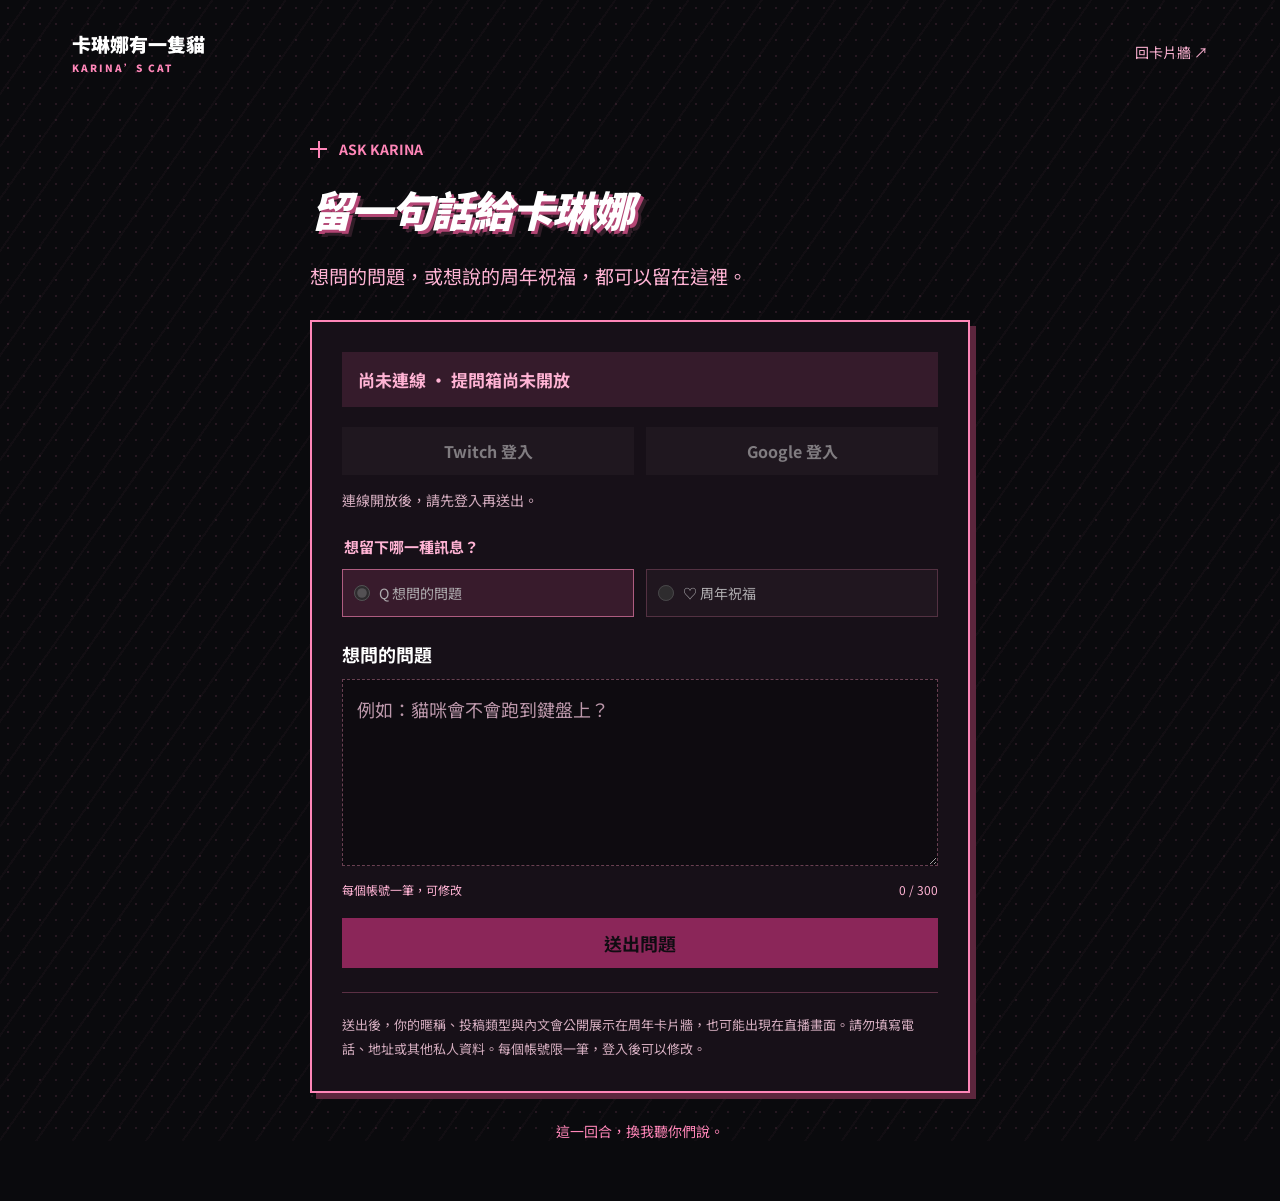
==== site/ask.html @ 8f57dd39 "Karina anniversary event page: style prototype, sticker wall, question card wall, lucky draw Co-Auth" ====
<!doctype html>
<html lang="zh-Hant">
<head>
<meta charset="utf-8"><meta name="viewport" content="width=device-width, initial-scale=1">
<title>提問與祝福｜卡琳娜有一隻貓</title>
<meta name="description" content="留下想問卡琳娜的問題，或送上一句周年祝福。">
<link rel="icon" href="data:image/svg+xml,%3Csvg xmlns='http://www.w3.org/2000/svg' viewBox='0 0 40 40'%3E%3Cpath fill='%23ff86b8' d='M5 25V5l12 8h6L35 5v20Q20 42 5 25'/%3E%3C/svg%3E">
<link rel="preconnect" href="https://fonts.googleapis.com"><link rel="preconnect" href="https://fonts.gstatic.com" crossorigin>
<link href="https://fonts.googleapis.com/css2?family=Noto+Sans+TC:wght@400;500;700;900&display=swap" rel="stylesheet">
<link rel="stylesheet" href="style.css"><link rel="stylesheet" href="ask.css">
<script src="config.js" defer></script><script src="supabase-config.js" defer></script><script src="data.js" defer></script><script src="ask.js" defer></script>
</head>
<body class="ask-page">
<header class="ask-header"><a class="brand" href="index.html">卡琳娜有一隻貓<small>KARINA’S CAT</small></a><a href="index.html#round-5" class="back-to-wall">回卡片牆 ↗</a></header>
<main class="ask-main">
  <div class="ask-heading"><p class="ask-round"><i class="cross" aria-hidden="true"></i> ASK KARINA</p><h1 id="ask-title">留一句話給卡琳娜</h1><p id="ask-intro" class="lead"></p></div>
  <section class="ask-panel" aria-label="提問與祝福表單">
    <p class="connection" id="connection" role="status" aria-live="polite">尚未連線 · 提問箱尚未開放</p>
    <div class="login-buttons"><button type="button" id="login-twitch" disabled>Twitch 登入</button><button type="button" id="login-google" disabled>Google 登入</button></div>
    <p class="login-explanation" id="login-explanation">連線開放後，請先登入再送出。</p>
    <div class="ask-user" id="ask-user" hidden><span id="ask-name"></span><button id="logout" type="button">登出</button></div>
    <form id="question-form">
      <fieldset id="question-fields" disabled>
        <legend>想留下哪一種訊息？</legend>
        <div class="ask-kind"><label><input type="radio" name="kind" value="question" checked><span>Q 想問的問題</span></label><label><input type="radio" name="kind" value="blessing"><span>♡ 周年祝福</span></label></div>
        <label class="message-label" for="question">想問的問題</label>
        <textarea id="question" rows="5" placeholder="例如：貓咪會不會跑到鍵盤上？" required aria-describedby="count privacy-note"></textarea>
        <div class="form-meta"><span>每個帳號一筆，可修改</span><span id="count">0 / 300</span></div>
        <button class="primary" id="submit-question" type="submit" disabled>送出問題</button>
      </fieldset>
      <p class="ask-error" id="ask-error" role="alert" hidden></p>
    </form>
    <p id="privacy-note" class="privacy-note"></p>
  </section>
  <p class="ask-signoff">這一回合，換我聽你們說。</p>
</main>
</body></html>
---- site/style.css ----
﻿:root{--black:#0a0a0d;--pink:#ff86b8;--light:#ffb3d4;--hot:#ff3d9a;--surface:#171218;color-scheme:dark;font-family:'Noto Sans TC','Microsoft JhengHei',sans-serif;color:#fff;background:var(--black)}
*{box-sizing:border-box}body{margin:0}button,a,input,textarea{-webkit-tap-highlight-color:transparent}button,input,textarea{font:inherit}a{color:inherit;text-decoration:none}button,.button{cursor:pointer;min-height:48px;border:0;padding:12px 23px;font-weight:700;background:#292029;color:#fff;display:inline-flex;align-items:center;justify-content:center;gap:20px}button:hover,.button:hover{background:var(--light);color:var(--black)}button:active,.button:active{transform:translateY(2px)}:focus-visible{outline:3px solid #fff;outline-offset:5px}[hidden]{display:none!important}.symbols{position:absolute;width:0;height:0}.skip{position:fixed;top:-100px;z-index:20;background:var(--hot);padding:14px}.skip:focus{top:10px}
header{height:112px;padding:0 5%;display:flex;align-items:center;justify-content:space-between;background:var(--black)}.brand{display:flex;gap:16px;align-items:center;font-size:21px;font-weight:900}.brand svg{width:55px;height:55px}.brand small{display:block;font-size:11px;letter-spacing:.2em;color:var(--pink);margin-top:3px}#present-toggle{background:transparent;border:1px solid #694052;color:var(--light);font-size:15px}#present-toggle[aria-pressed=true]{background:var(--pink);color:var(--black)}nav{display:flex;gap:4px;padding:0 5%;background:#141015}nav a{flex:1;padding:21px 12px;font-size:14px;font-weight:900;color:#cbb9c3;display:flex;align-items:center;gap:16px;border-bottom:3px solid transparent}nav a span{color:var(--pink);font-size:12px}nav a:hover,nav a[aria-current=true]{color:#fff;border-color:var(--pink);background:#251923}
.round{position:relative;isolation:isolate;min-height:850px;padding:78px 7% 80px;overflow:hidden;border-bottom:2px solid #5b2e43;background-image:repeating-linear-gradient(-55deg,transparent 0 28px,#ff86b808 28px 30px)}.round:before{content:'';position:absolute;z-index:-1;inset:0;background-image:radial-gradient(#ff86b8 1px,transparent 1.6px);background-size:15px 15px;opacity:.12;mask-image:linear-gradient(90deg,transparent 30%,#000)}.round-top{display:flex;justify-content:space-between;align-items:center;color:var(--pink);font-weight:700;font-size:14px;letter-spacing:.1em;margin-bottom:40px}.round-top .round-number{display:flex;align-items:center;gap:12px}.cross{width:17px;height:17px;background:linear-gradient(var(--pink),var(--pink)) center/100% 2px no-repeat,linear-gradient(var(--pink),var(--pink)) center/2px 100% no-repeat}.sample-note{color:#b9a5b0;font-size:12px;letter-spacing:0}.hero-grid{display:grid;grid-template-columns:1.2fr 1fr;align-items:center;gap:5%}h1{font-size:clamp(46px,5vw,96px);font-weight:900;line-height:1.17;letter-spacing:-.05em;margin:0 0 30px;font-style:italic;text-shadow:5px 5px 0 var(--pink),10px 10px 0 #ff86b82d}h1 span{display:block}h1 .anniversary{font-size:.45em;letter-spacing:.02em;margin-top:25px;text-shadow:3px 3px 0 #80344e}h2{font-size:clamp(30px,3.4vw,62px);font-style:italic;margin:0 0 25px;line-height:1.2;text-shadow:3px 3px 0 #a84670}.lead{font-size:clamp(19px,1.65vw,30px);line-height:1.7;margin:0 0 30px;color:var(--light)}.event{display:flex;gap:30px;font-size:17px;margin:32px 0}.event strong{display:block;color:var(--pink);font-size:12px;margin-bottom:7px}.actions{display:flex;gap:14px;flex-wrap:wrap}.primary{background:var(--hot);color:var(--black)}.secondary{background:transparent;border:1px solid #b15f82;color:#fff}.hero-art{position:relative;padding:26px 25px 20px;border:2px solid var(--pink);box-shadow:7px 7px 0 #5c263d;background:#100e13;transform:rotate(2deg)}.art-bar{display:flex;justify-content:space-between;font-size:12px;font-weight:700;letter-spacing:.1em;color:var(--light)}.hero-cat{display:block;width:86%;height:310px;margin:24px auto;transform:rotate(-7deg)}.art-caption{font-size:clamp(26px,3vw,51px);font-weight:900;font-style:italic;color:var(--pink);text-align:center;line-height:1.1;letter-spacing:-.04em}.art-bottom{margin-top:25px;display:flex;justify-content:space-between;font-size:12px;color:#bba3af}.paw{width:54px;height:54px;color:var(--pink);position:absolute;right:4%;bottom:38px;transform:rotate(20deg);opacity:.6}.section-content{max-width:1300px;margin:0 auto}.placeholder{padding:34px 40px;background:var(--surface);border-left:4px solid var(--pink);font-size:22px;line-height:1.8;color:#ead9e2;max-width:1100px}.placeholder small{display:block;color:var(--pink);font-size:14px;margin-bottom:12px}.placeholder p{margin:0}.memory-list{margin-top:20px;display:flex;gap:12px;flex-wrap:wrap}.memory-list span{background:#30202c;padding:10px 16px;font-size:16px}.socials{display:flex;flex-wrap:wrap;gap:20px;margin-top:30px}.socials a{padding:12px 0;color:var(--light);font-size:18px}.socials a:hover{text-decoration:underline}.question-box{margin-top:24px;max-width:760px}.question-box label{display:block;font-size:18px;margin-bottom:10px}textarea{width:100%;min-height:100px;resize:vertical;padding:16px;border:1px solid #694052;background:#100e13;color:#fff;font-size:18px}.form-meta{display:flex;justify-content:space-between;gap:10px;font-size:14px;margin:8px 0 18px;color:var(--light)}.login-buttons{display:flex;gap:12px;flex-wrap:wrap}button:disabled{opacity:.45;cursor:not-allowed}.connection{color:var(--light);font-size:16px;margin:0 0 15px}footer{padding:32px 5%;display:flex;justify-content:space-between;font-size:14px;color:#c4aaba}.presentation-controls{position:fixed;bottom:25px;left:7%;right:7%;display:flex;align-items:center;gap:18px;z-index:5}.presentation-controls button{background:#32202c}.key-hint{margin-left:auto;font-size:13px;color:#c4aaba}body.present footer{display:none}body.present .round{display:none;min-height:calc(100svh - 180px);padding-top:45px;padding-bottom:110px}body.present .round.active{display:block}body.present .round-top{margin-bottom:35px}body.present .section-content{padding-top:35px}body.present #position{font-size:14px;color:var(--pink)}
@media(min-width:1500px){.hero-grid{max-width:1650px;margin:auto}.hero-art{max-width:590px;justify-self:end;width:100%}.hero-cat{height:340px}.round{min-height:900px}.section-content{padding-top:45px}}
@media(max-width:700px){header{height:88px;padding:0 20px}.brand{font-size:15px;gap:8px}.brand svg{width:37px;height:40px}.brand small{font-size:9px}#present-toggle{font-size:12px;padding:10px;gap:7px;min-height:42px}nav{padding:0 15px;gap:0;flex-wrap:wrap}nav a{flex:1 1 33%;font-size:10px;gap:6px;padding:12px 6px;white-space:nowrap}nav a span{font-size:10px}.round{padding:30px 24px 60px;min-height:660px}.round-top{font-size:11px;letter-spacing:.05em;margin-bottom:28px}.sample-note{font-size:10px}.hero-grid{grid-template-columns:1fr;gap:38px}h1{font-size:48px;line-height:1.2;text-shadow:3px 3px 0 var(--pink),6px 6px 0 #ff86b82d;margin-bottom:22px}h1 .anniversary{font-size:25px;margin-top:16px}.lead{font-size:18px;line-height:1.7;margin-bottom:22px}.event{margin:22px 0;font-size:15px;gap:25px}.event strong{font-size:11px}.actions{gap:10px}.actions .button{flex:1;padding:12px 15px;font-size:15px}.hero-art{padding:20px;margin:0 5px;transform:rotate(2deg)}.hero-cat{height:205px;margin:18px auto}.art-caption{font-size:34px}.art-bar,.art-bottom{font-size:10px}.paw{width:36px;height:36px;bottom:16px}h2{font-size:34px}.placeholder{padding:24px 22px;font-size:18px}.placeholder small{font-size:12px}.memory-list{display:grid}.memory-list span{font-size:14px}.socials{display:grid;gap:0}.socials a{font-size:15px}footer{padding:26px 24px;gap:14px;flex-direction:column;font-size:12px}.login-buttons button{width:100%;font-size:14px}.form-meta{font-size:12px}.presentation-controls{left:20px;right:20px;bottom:16px;gap:12px;background:var(--black);padding-top:8px}.key-hint{display:none}body.present .round{height:calc(100svh - 176px);min-height:0;overflow:auto;padding:26px 24px 100px}body.present .round-top{margin-bottom:22px}body.present .section-content{padding-top:0}body.present .hero-art{display:none}}
@media(prefers-reduced-motion:no-preference){button,.button{transition:transform .16s ease,background .16s ease}.hero-cat{animation:tilt 6s ease-in-out infinite}.eyes{transform-origin:100px 98px;animation:blink 5s infinite} @keyframes tilt{50%{transform:rotate(0)}}@keyframes blink{0%,43%,47%,100%{transform:scaleY(1)}45%{transform:scaleY(.12)}}}
/* UPDATE #1: new outfit, memories and six-round loot display. */
.skin-art{transform:none;overflow:hidden;padding-bottom:20px}.hero-skin{display:block;width:100%;height:425px;object-fit:cover;object-position:49% center}.skin-art .art-caption{display:flex;align-items:center;justify-content:space-between;gap:12px;margin-top:0;padding:14px 12px;background:#2d1120;font-size:clamp(26px,2.5vw,44px)}.skin-art .art-bottom{margin-top:16px}.cat-sticker{position:static;width:50px;height:46px;flex:none;transform:rotate(10deg)}
.profile-layout{display:grid;grid-template-columns:1.45fr .75fr;gap:28px;align-items:start}.player-card{background:var(--surface);border-left:4px solid var(--pink);padding:24px}.player-intro{display:grid;grid-template-columns:150px 1fr;gap:28px;align-items:center}.player-intro>img{width:150px;height:400px;object-fit:cover;object-position:49.3% center}.player-intro dl{display:grid;grid-template-columns:1fr 1fr;gap:22px;margin:0}.player-intro dt{font-size:14px;color:var(--pink);margin-bottom:7px}.player-intro dd{font-size:22px;margin:0;font-weight:700}.character-sheet{margin:0;text-align:center;padding:22px;background:#21151f}.character-sheet figcaption{color:var(--light);font-size:20px;font-weight:700}.character-sheet img{display:block;width:160px;height:400px;object-fit:cover;object-position:49.3% center;margin:5px auto}.character-sheet p{font-size:13px;line-height:1.6;margin:8px 0;color:#e4bdcf}.speaking-notes{padding:16px 0 0;border-top:1px solid #593348;color:#e4bdcf;font-size:15px}.speaking-notes summary{cursor:pointer;min-height:32px;color:var(--light)}.speaking-notes p{line-height:1.8}.speaking-notes li{margin:8px 0}
.history-grid{display:grid;grid-template-columns:repeat(3,minmax(0,1fr));gap:22px}.memory-card{background:var(--surface);padding:22px}.memory-media{position:relative;aspect-ratio:1.7;background:#2c1b28;display:flex;align-items:center;justify-content:center;color:#e7b0ca;font-size:15px;overflow:hidden}.memory-media svg{width:80px;height:80px;position:absolute;bottom:10px;right:8px;opacity:.12}.memory-media img,.memory-media video{width:100%;height:100%;object-fit:cover}.memory-card h3{font-size:22px;line-height:1.6;min-height:3.2em;margin:20px 0 12px}.memory-card p{font-size:17px;color:#e4bdcf}.memory-card .audio-placeholder{padding:14px;background:#2b2028;color:var(--light);font-size:15px;margin-bottom:0}.memory-card audio{max-width:100%;width:100%;margin-top:8px}.social-status{font-size:14px;color:#d4a7bd}
.loot-pools{display:grid;grid-template-columns:minmax(0,3.8fr) minmax(0,1fr);gap:28px}.loot-pools h3{font-size:22px;color:var(--light);margin:0 0 16px}.subscriber-grid{display:grid;grid-template-columns:minmax(0,1.2fr) minmax(0,1fr);grid-template-rows:190px 190px;gap:18px}.loot-card{position:relative;min-width:0;overflow:hidden;border:2px solid #a66e8b;background:#21171f}.loot-card.grand{grid-row:span 2;border:3px solid var(--hot);background:#2d1120;display:flex;flex-direction:column;padding:22px}.loot-card.rare,.loot-card.standard{display:grid;grid-template-columns:45% 55%;align-items:center;padding:14px}.loot-card.rare{border-color:var(--light)}.loot-quantity{position:absolute;top:0;right:0;background:var(--pink);color:var(--black);font-size:24px;font-weight:900;line-height:1;padding:12px 15px;z-index:1;font-variant-numeric:tabular-nums}.grand .loot-quantity{background:var(--hot);font-size:32px;padding:16px 20px}.loot-image{min-width:0;display:flex;align-items:center;justify-content:center;min-height:0}.loot-image img{display:block;width:100%;height:140px;object-fit:contain}.grand .loot-image{flex:1}.grand .loot-image img{height:220px;margin:8px 0 15px}.framed .loot-image{border:4px solid #583447;background:#0a0a0d}.framed .loot-image img{height:146px}.loot-info{position:relative}.loot-card:not(.grand) .loot-info{padding:24px 0 0 14px}.loot-tier{color:var(--pink);font-size:14px;font-weight:700;margin:0 0 8px}.loot-info h4{font-size:21px;line-height:1.4;margin:0}.grand .loot-info h4{font-size:29px}.bonus-note{font-size:14px;color:var(--light);margin:12px 0 0;line-height:1.6}.bonus-note.achieved{background:var(--pink);color:var(--black);padding:5px 8px;font-weight:700}.participation{height:398px;display:flex;flex-direction:column;justify-content:center;padding:24px 20px;background:#171c20;border-color:#657983}.participation .loot-quantity{background:#c5d8df}.mycard-art{display:flex;flex-direction:column;background:#c5d8df;color:#10181c;transform:rotate(-5deg);padding:20px;margin:20px 0 30px}.mycard-art>span:first-child{font-weight:900;font-size:20px;font-style:italic}.mycard-art strong{font-size:64px;line-height:1.2;font-weight:900;letter-spacing:-.06em}.mycard-art>span:last-child{align-self:end;font-size:16px}.loot-card.participation .loot-info{padding:0}.draw-rules{font-size:18px;color:var(--light);padding:16px 20px;background:var(--surface);margin:22px 0 0}.draw-rules strong{margin-right:18px;color:#fff}.draw-round .section-content{max-width:1500px}.draw-round h2{margin-bottom:14px}.draw-round .lead{margin-bottom:24px}
@media(min-width:701px){body.present .round{height:calc(100svh - 180px);min-height:0;overflow-y:auto}body.present .section-content{padding-top:0}body.present .round-top{margin-bottom:25px}body.present .skin-art{max-width:590px}body.present .hero-grid{align-items:center}body.present .round:has(.skin-art){padding-top:35px}body.present .profile-layout{margin-top:0}body.present .draw-round .lead{font-size:24px;margin-bottom:18px}body.present .draw-round h2{font-size:52px}body.present .draw-round .round-top{margin-bottom:18px}}
@media(min-width:701px) and (max-width:1100px){nav a{font-size:11px;gap:7px;padding:20px 7px}.loot-pools{grid-template-columns:1fr}.participation{height:auto;display:grid;grid-template-columns:170px 1fr;gap:30px}.mycard-art{margin:10px}.player-intro{grid-template-columns:100px 1fr;gap:15px}.player-intro>img{width:100px}.player-intro dl{grid-template-columns:1fr}.profile-layout{grid-template-columns:1fr 1fr}}
@media(max-width:700px){nav a{flex-basis:33.333%;min-height:44px;font-size:10px;gap:5px;padding:10px 4px}.skin-art{padding:16px;margin:0;box-shadow:4px 4px 0 #5c263d}.hero-skin{height:340px;object-position:49% center}.skin-art .art-caption{font-size:24px;margin-top:0;padding:12px 8px;gap:8px}.cat-sticker{width:36px;height:34px}.profile-layout{grid-template-columns:1fr;gap:20px}.player-card{padding:18px}.player-intro{grid-template-columns:90px 1fr;gap:16px}.player-intro>img{width:90px;height:300px;object-position:49.3% center}.player-intro dl{grid-template-columns:1fr;gap:14px}.player-intro dt{font-size:12px;margin-bottom:3px}.player-intro dd{font-size:18px}.character-sheet{padding:20px}.character-sheet img{width:145px;height:390px}.speaking-notes{font-size:14px;margin-top:18px}.history-grid{grid-template-columns:1fr;gap:20px}.memory-card{padding:18px}.memory-card h3{min-height:0;font-size:21px;margin-top:18px}.memory-media{aspect-ratio:1.8}.loot-pools{grid-template-columns:1fr;gap:30px}.loot-pools h3{font-size:21px;margin-bottom:14px}.subscriber-grid{grid-template-columns:1fr;grid-template-rows:auto;gap:16px}.loot-card.grand{grid-row:auto;padding:24px 18px 20px}.grand .loot-image img{height:215px;margin:20px 0}.grand .loot-info h4{font-size:25px}.grand .loot-quantity{font-size:28px;padding:13px 17px}.loot-card.rare,.loot-card.standard{min-height:190px;grid-template-columns:46% 54%;padding:12px}.loot-info h4{font-size:20px}.loot-image img{height:140px}.framed .loot-image img{height:140px}.loot-card:not(.grand) .loot-info{padding-left:12px}.loot-quantity{font-size:22px}.bonus-note{font-size:13px}.participation{height:auto;min-height:220px;display:grid;grid-template-columns:43% 57%;align-items:center;gap:14px;padding:18px}.mycard-art{padding:15px;margin:16px 0}.mycard-art strong{font-size:52px}.mycard-art>span:first-child{font-size:17px}.loot-card.participation .loot-info{padding:22px 0 0}.draw-rules{font-size:16px;padding:16px}.draw-round .lead{margin-bottom:24px}.socials a{font-size:14px;overflow-wrap:anywhere}.social-status{font-size:12px}body.present .round{height:calc(100svh - 176px);padding-bottom:100px}body.present .skin-art{display:block;margin-top:10px}body.present .hero-grid{gap:24px}body.present .hero-skin{height:300px}}
---- site/ask.css ----
﻿.ask-page{min-height:100svh;background-color:var(--black);background-image:radial-gradient(#ff86b81c 1px,transparent 1.5px),repeating-linear-gradient(-55deg,transparent 0 28px,#ff86b808 28px 30px);background-size:16px 16px,auto}.ask-header{max-width:1200px;margin:auto;height:104px;background:transparent;padding:0 32px}.ask-header .brand{display:block;font-size:19px}.ask-header .brand small{font-size:10px}.back-to-wall{color:var(--light);font-size:14px;padding:12px 0}.back-to-wall:hover{text-decoration:underline}.ask-main{width:min(660px,calc(100% - 40px));margin:35px auto 60px}.ask-round{display:flex;align-items:center;gap:12px;color:var(--pink);font-size:14px;font-weight:700;margin:0 0 22px}.ask-heading h1{font-size:42px;line-height:1.35;letter-spacing:-.04em;text-shadow:3px 3px 0 #b34574,6px 6px 0 #ff86b828;margin-bottom:22px}.ask-heading .lead{font-size:19px;line-height:1.7;margin-bottom:28px}.ask-panel{border:2px solid var(--pink);box-shadow:6px 6px 0 #5c263d;background:#171018;padding:30px}.ask-panel .connection{font-size:17px;font-weight:700;background:#351b2b;padding:14px 16px;line-height:1.6;margin:0 0 20px}.ask-panel .login-buttons{gap:12px}.ask-panel .login-buttons button{flex:1;font-size:16px}.login-explanation{font-size:14px;color:#d4adbf;line-height:1.6;margin:14px 0 24px}.ask-user{display:flex;align-items:center;justify-content:space-between;gap:14px;margin-bottom:24px;font-size:18px;font-weight:700;overflow-wrap:anywhere}.ask-user button{flex:none;background:transparent;border:1px solid #80475f;font-size:14px;min-height:44px;padding:8px 14px}.ask-panel fieldset{padding:0;margin:0;border:0;min-width:0}.ask-panel legend{font-size:15px;font-weight:700;margin:0 0 12px;color:var(--light)}.ask-kind{display:flex;gap:12px;margin-bottom:24px}.ask-kind label{flex:1;cursor:pointer;position:relative}.ask-kind input{position:absolute;top:16px;left:12px;accent-color:var(--pink);margin:0;width:16px;height:16px}.ask-kind span{display:block;min-height:48px;padding:13px 10px 13px 36px;font-size:14px;background:#251a24;border:1px solid #734359}.ask-kind input:checked+span{background:#4b2138;border-color:var(--pink);color:#fff}.ask-kind input:focus-visible+span{outline:3px solid white;outline-offset:4px}.message-label{display:block;font-size:18px;font-weight:700;margin-bottom:12px}.ask-panel textarea{min-height:140px;line-height:1.75;background:#0e0b10;padding:14px}.ask-panel textarea::placeholder{color:#bc98ab}.ask-panel textarea:disabled{opacity:1;color:#c8a5b8}.ask-panel fieldset:disabled .ask-kind{opacity:.65}.ask-panel fieldset:disabled textarea{border-style:dashed}.ask-panel .form-meta{margin:10px 0 20px;font-size:12px}.ask-panel .primary{width:100%;font-size:18px}.ask-panel .primary:disabled{opacity:.5}.privacy-note{margin:24px 0 0;color:#d4adbf;font-size:13px;line-height:1.85;border-top:1px solid #5b3044;padding-top:20px}.ask-error{font-size:15px;color:var(--light);line-height:1.7;margin:14px 0 0}.ask-signoff{text-align:center;color:var(--pink);font-size:14px;margin-top:28px}
@media(max-width:700px){.ask-header{height:86px;padding:0 20px;gap:12px}.ask-header .brand{font-size:15px}.ask-header .brand small{font-size:9px}.back-to-wall{font-size:12px}.ask-main{margin:20px auto 40px;width:calc(100% - 40px)}.ask-heading h1{font-size:32px;margin-bottom:18px}.ask-round{font-size:12px;margin-bottom:18px}.ask-heading .lead{font-size:16px;margin-bottom:24px}.ask-panel{padding:22px 18px;box-shadow:4px 4px 0 #5c263d}.ask-panel .connection{font-size:14px;padding:12px;margin-bottom:16px}.ask-panel .login-buttons{gap:10px}.ask-panel .login-buttons button{width:auto;font-size:13px;min-height:44px;padding:10px 12px}.login-explanation{font-size:12px;margin-bottom:22px}.ask-panel legend{font-size:14px}.ask-kind{gap:8px;margin-bottom:20px}.ask-kind span{font-size:12px;padding:14px 6px 14px 30px;white-space:nowrap}.ask-kind input{left:9px;width:14px;height:14px}.message-label{font-size:16px}.ask-panel textarea{font-size:16px;min-height:120px;padding:12px}.ask-panel .form-meta{font-size:11px}.privacy-note{font-size:12px;margin-top:20px}.ask-panel .primary{font-size:16px}}
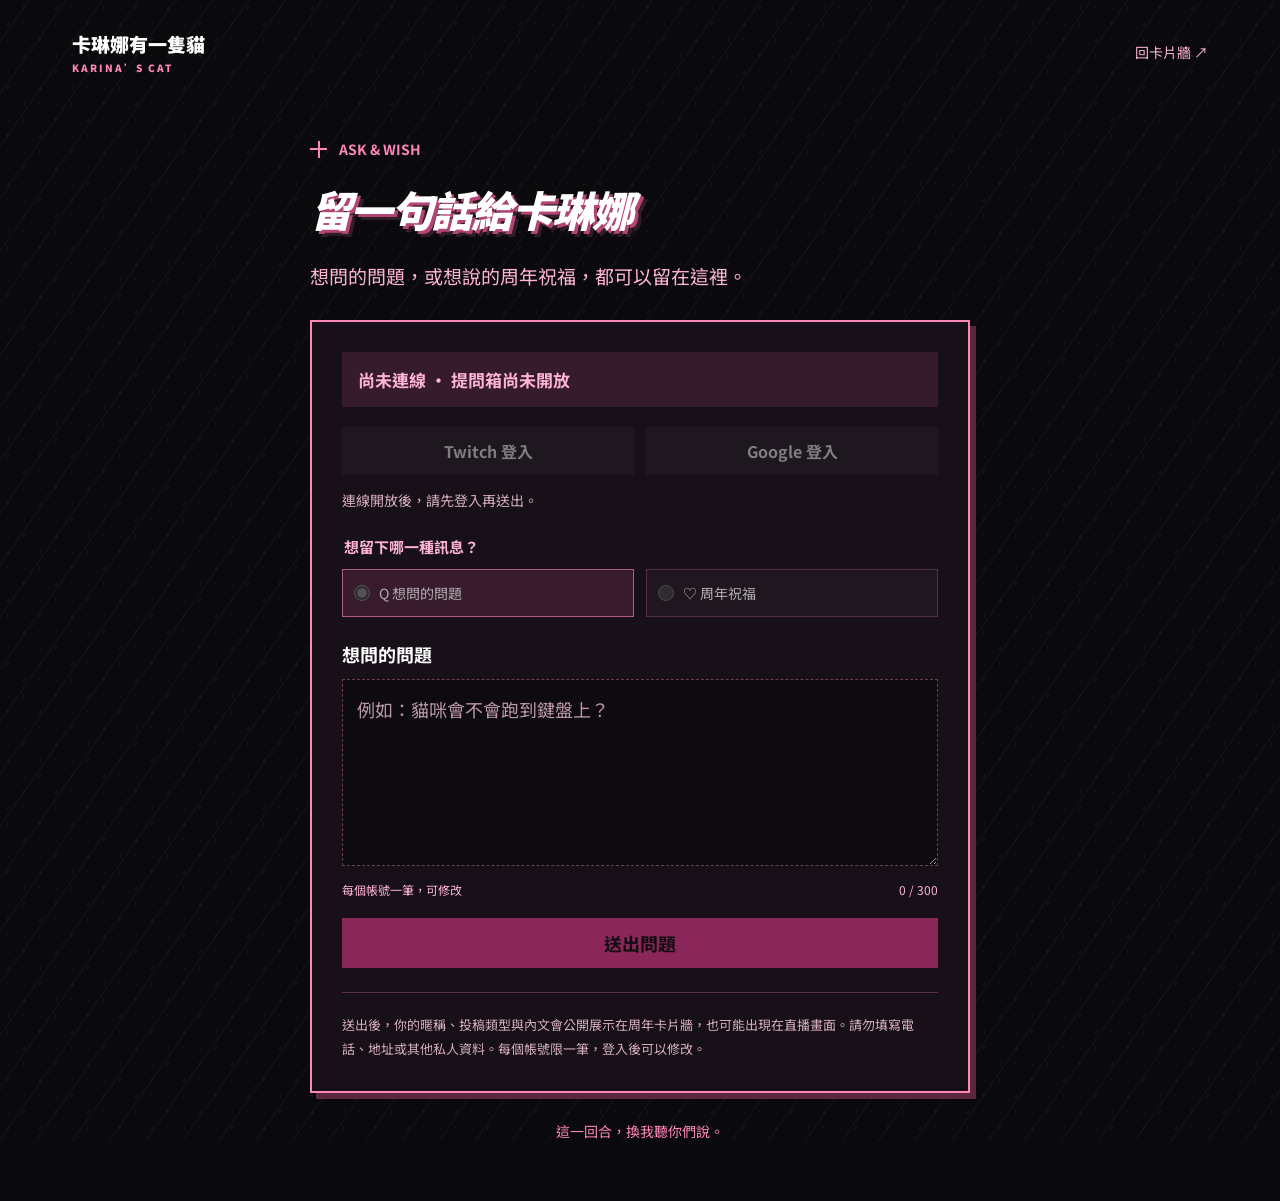
==== commit cb3addce: "Remove zoom hint text, rename ASK KARINA to ASK & WISH, add fan nickname and favorite food fields Co" ====
--- a/site/ask.html
+++ b/site/ask.html
@@ -13,7 +13,7 @@
 <body class="ask-page">
 <header class="ask-header"><a class="brand" href="index.html">卡琳娜有一隻貓<small>KARINA’S CAT</small></a><a href="index.html#round-5" class="back-to-wall">回卡片牆 ↗</a></header>
 <main class="ask-main">
-  <div class="ask-heading"><p class="ask-round"><i class="cross" aria-hidden="true"></i> ASK KARINA</p><h1 id="ask-title">留一句話給卡琳娜</h1><p id="ask-intro" class="lead"></p></div>
+  <div class="ask-heading"><p class="ask-round"><i class="cross" aria-hidden="true"></i> ASK &amp; WISH</p><h1 id="ask-title">留一句話給卡琳娜</h1><p id="ask-intro" class="lead"></p></div>
   <section class="ask-panel" aria-label="提問與祝福表單">
     <p class="connection" id="connection" role="status" aria-live="polite">尚未連線 · 提問箱尚未開放</p>
     <div class="login-buttons"><button type="button" id="login-twitch" disabled>Twitch 登入</button><button type="button" id="login-google" disabled>Google 登入</button></div>
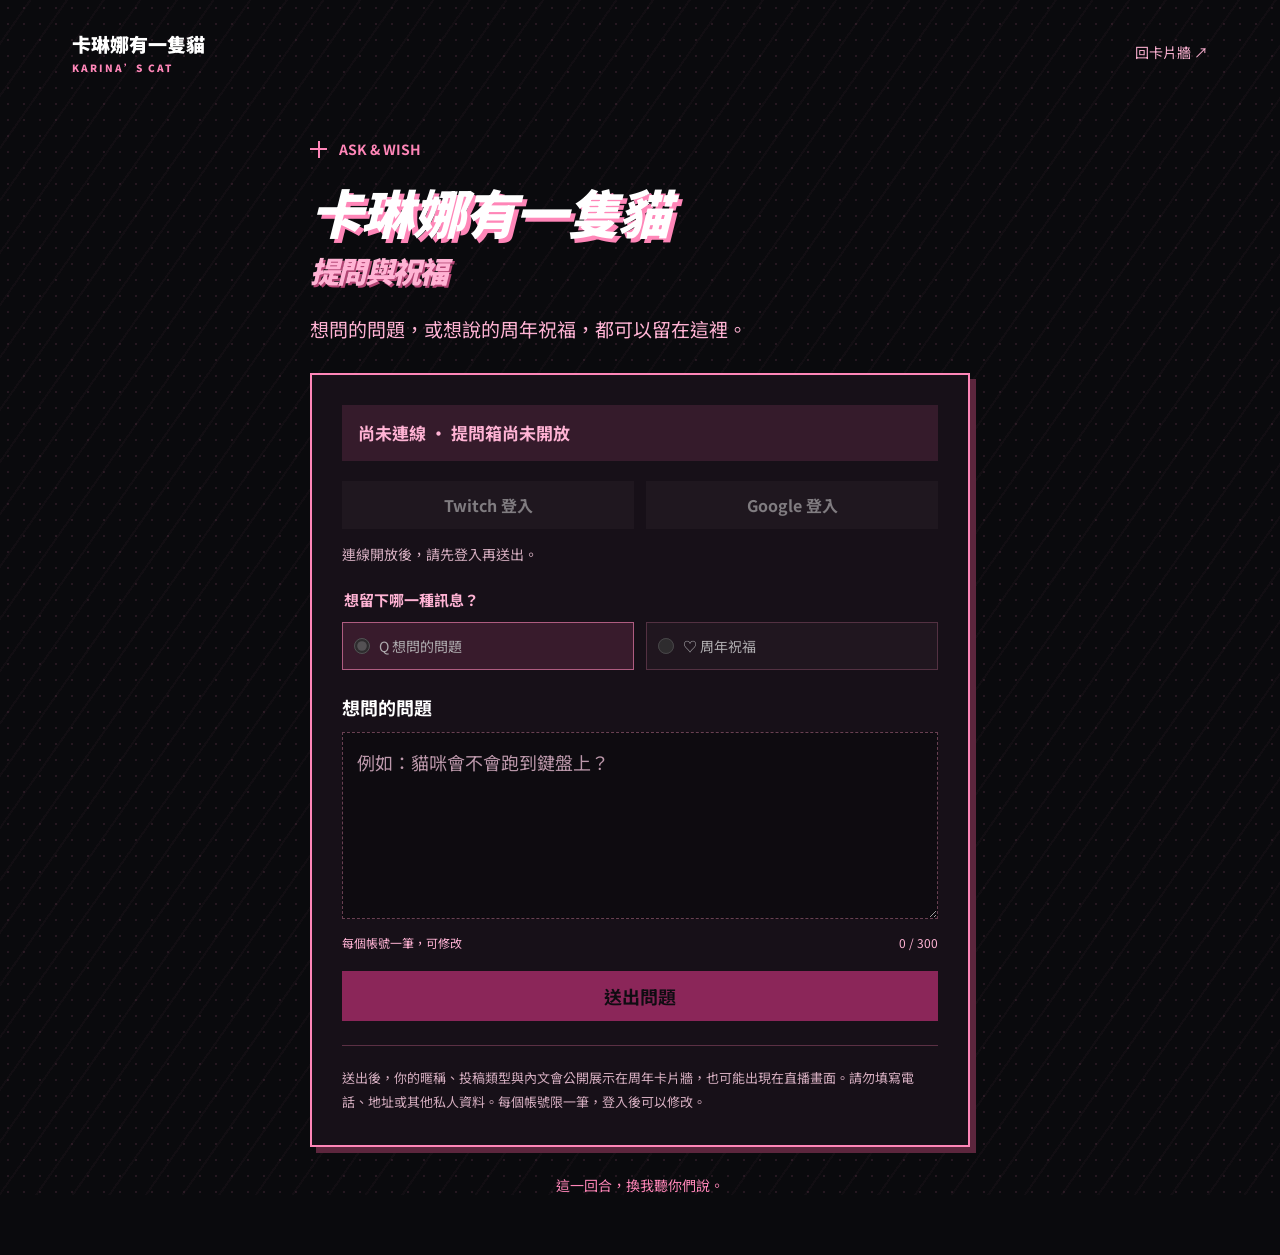
==== commit 269f00bd: "Ask page: lead heading with brand name, subtitle 提問與祝福 Co-Authored-By: Claude Sonnet 5.5 <noreply@an" ====
--- a/site/ask.html
+++ b/site/ask.html
@@ -2,7 +2,7 @@
 <html lang="zh-Hant">
 <head>
 <meta charset="utf-8"><meta name="viewport" content="width=device-width, initial-scale=1">
-<title>提問與祝福｜卡琳娜有一隻貓</title>
+<title>卡琳娜有一隻貓｜提問與祝福</title>
 <meta name="description" content="留下想問卡琳娜的問題，或送上一句周年祝福。">
 <link rel="icon" href="data:image/svg+xml,%3Csvg xmlns='http://www.w3.org/2000/svg' viewBox='0 0 40 40'%3E%3Cpath fill='%23ff86b8' d='M5 25V5l12 8h6L35 5v20Q20 42 5 25'/%3E%3C/svg%3E">
 <link rel="preconnect" href="https://fonts.googleapis.com"><link rel="preconnect" href="https://fonts.gstatic.com" crossorigin>
--- a/site/style.css
+++ b/site/style.css
@@ -1,4 +1,4 @@
-﻿:root{--black:#0a0a0d;--pink:#ff86b8;--light:#ffb3d4;--hot:#ff3d9a;--surface:#171218;color-scheme:dark;font-family:'Noto Sans TC','Microsoft JhengHei',sans-serif;color:#fff;background:var(--black)}
+:root{--black:#0a0a0d;--pink:#ff86b8;--light:#ffb3d4;--hot:#ff3d9a;--surface:#171218;color-scheme:dark;font-family:'Noto Sans TC','Microsoft JhengHei',sans-serif;color:#fff;background:var(--black)}
 *{box-sizing:border-box}body{margin:0}button,a,input,textarea{-webkit-tap-highlight-color:transparent}button,input,textarea{font:inherit}a{color:inherit;text-decoration:none}button,.button{cursor:pointer;min-height:48px;border:0;padding:12px 23px;font-weight:700;background:#292029;color:#fff;display:inline-flex;align-items:center;justify-content:center;gap:20px}button:hover,.button:hover{background:var(--light);color:var(--black)}button:active,.button:active{transform:translateY(2px)}:focus-visible{outline:3px solid #fff;outline-offset:5px}[hidden]{display:none!important}.symbols{position:absolute;width:0;height:0}.skip{position:fixed;top:-100px;z-index:20;background:var(--hot);padding:14px}.skip:focus{top:10px}
 header{height:112px;padding:0 5%;display:flex;align-items:center;justify-content:space-between;background:var(--black)}.brand{display:flex;gap:16px;align-items:center;font-size:21px;font-weight:900}.brand svg{width:55px;height:55px}.brand small{display:block;font-size:11px;letter-spacing:.2em;color:var(--pink);margin-top:3px}#present-toggle{background:transparent;border:1px solid #694052;color:var(--light);font-size:15px}#present-toggle[aria-pressed=true]{background:var(--pink);color:var(--black)}nav{display:flex;gap:4px;padding:0 5%;background:#141015}nav a{flex:1;padding:21px 12px;font-size:14px;font-weight:900;color:#cbb9c3;display:flex;align-items:center;gap:16px;border-bottom:3px solid transparent}nav a span{color:var(--pink);font-size:12px}nav a:hover,nav a[aria-current=true]{color:#fff;border-color:var(--pink);background:#251923}
 .round{position:relative;isolation:isolate;min-height:850px;padding:78px 7% 80px;overflow:hidden;border-bottom:2px solid #5b2e43;background-image:repeating-linear-gradient(-55deg,transparent 0 28px,#ff86b808 28px 30px)}.round:before{content:'';position:absolute;z-index:-1;inset:0;background-image:radial-gradient(#ff86b8 1px,transparent 1.6px);background-size:15px 15px;opacity:.12;mask-image:linear-gradient(90deg,transparent 30%,#000)}.round-top{display:flex;justify-content:space-between;align-items:center;color:var(--pink);font-weight:700;font-size:14px;letter-spacing:.1em;margin-bottom:40px}.round-top .round-number{display:flex;align-items:center;gap:12px}.cross{width:17px;height:17px;background:linear-gradient(var(--pink),var(--pink)) center/100% 2px no-repeat,linear-gradient(var(--pink),var(--pink)) center/2px 100% no-repeat}.sample-note{color:#b9a5b0;font-size:12px;letter-spacing:0}.hero-grid{display:grid;grid-template-columns:1.2fr 1fr;align-items:center;gap:5%}h1{font-size:clamp(46px,5vw,96px);font-weight:900;line-height:1.17;letter-spacing:-.05em;margin:0 0 30px;font-style:italic;text-shadow:5px 5px 0 var(--pink),10px 10px 0 #ff86b82d}h1 span{display:block}h1 .anniversary{font-size:.45em;letter-spacing:.02em;margin-top:25px;text-shadow:3px 3px 0 #80344e}h2{font-size:clamp(30px,3.4vw,62px);font-style:italic;margin:0 0 25px;line-height:1.2;text-shadow:3px 3px 0 #a84670}.lead{font-size:clamp(19px,1.65vw,30px);line-height:1.7;margin:0 0 30px;color:var(--light)}.event{display:flex;gap:30px;font-size:17px;margin:32px 0}.event strong{display:block;color:var(--pink);font-size:12px;margin-bottom:7px}.actions{display:flex;gap:14px;flex-wrap:wrap}.primary{background:var(--hot);color:var(--black)}.secondary{background:transparent;border:1px solid #b15f82;color:#fff}.hero-art{position:relative;padding:26px 25px 20px;border:2px solid var(--pink);box-shadow:7px 7px 0 #5c263d;background:#100e13;transform:rotate(2deg)}.art-bar{display:flex;justify-content:space-between;font-size:12px;font-weight:700;letter-spacing:.1em;color:var(--light)}.hero-cat{display:block;width:86%;height:310px;margin:24px auto;transform:rotate(-7deg)}.art-caption{font-size:clamp(26px,3vw,51px);font-weight:900;font-style:italic;color:var(--pink);text-align:center;line-height:1.1;letter-spacing:-.04em}.art-bottom{margin-top:25px;display:flex;justify-content:space-between;font-size:12px;color:#bba3af}.paw{width:54px;height:54px;color:var(--pink);position:absolute;right:4%;bottom:38px;transform:rotate(20deg);opacity:.6}.section-content{max-width:1300px;margin:0 auto}.placeholder{padding:34px 40px;background:var(--surface);border-left:4px solid var(--pink);font-size:22px;line-height:1.8;color:#ead9e2;max-width:1100px}.placeholder small{display:block;color:var(--pink);font-size:14px;margin-bottom:12px}.placeholder p{margin:0}.memory-list{margin-top:20px;display:flex;gap:12px;flex-wrap:wrap}.memory-list span{background:#30202c;padding:10px 16px;font-size:16px}.socials{display:flex;flex-wrap:wrap;gap:20px;margin-top:30px}.socials a{padding:12px 0;color:var(--light);font-size:18px}.socials a:hover{text-decoration:underline}.question-box{margin-top:24px;max-width:760px}.question-box label{display:block;font-size:18px;margin-bottom:10px}textarea{width:100%;min-height:100px;resize:vertical;padding:16px;border:1px solid #694052;background:#100e13;color:#fff;font-size:18px}.form-meta{display:flex;justify-content:space-between;gap:10px;font-size:14px;margin:8px 0 18px;color:var(--light)}.login-buttons{display:flex;gap:12px;flex-wrap:wrap}button:disabled{opacity:.45;cursor:not-allowed}.connection{color:var(--light);font-size:16px;margin:0 0 15px}footer{padding:32px 5%;display:flex;justify-content:space-between;font-size:14px;color:#c4aaba}.presentation-controls{position:fixed;bottom:25px;left:7%;right:7%;display:flex;align-items:center;gap:18px;z-index:5}.presentation-controls button{background:#32202c}.key-hint{margin-left:auto;font-size:13px;color:#c4aaba}body.present footer{display:none}body.present .round{display:none;min-height:calc(100svh - 180px);padding-top:45px;padding-bottom:110px}body.present .round.active{display:block}body.present .round-top{margin-bottom:35px}body.present .section-content{padding-top:35px}body.present #position{font-size:14px;color:var(--pink)}
@@ -7,10 +7,17 @@
 @media(prefers-reduced-motion:no-preference){button,.button{transition:transform .16s ease,background .16s ease}.hero-cat{animation:tilt 6s ease-in-out infinite}.eyes{transform-origin:100px 98px;animation:blink 5s infinite} @keyframes tilt{50%{transform:rotate(0)}}@keyframes blink{0%,43%,47%,100%{transform:scaleY(1)}45%{transform:scaleY(.12)}}}
 /* UPDATE #1: new outfit, memories and six-round loot display. */
 .skin-art{transform:none;overflow:hidden;padding-bottom:20px}.hero-skin{display:block;width:100%;height:425px;object-fit:cover;object-position:49% center}.skin-art .art-caption{display:flex;align-items:center;justify-content:space-between;gap:12px;margin-top:0;padding:14px 12px;background:#2d1120;font-size:clamp(26px,2.5vw,44px)}.skin-art .art-bottom{margin-top:16px}.cat-sticker{position:static;width:50px;height:46px;flex:none;transform:rotate(10deg)}
-.profile-layout{display:grid;grid-template-columns:1.45fr .75fr;gap:28px;align-items:start}.player-card{background:var(--surface);border-left:4px solid var(--pink);padding:24px}.player-intro{display:grid;grid-template-columns:150px 1fr;gap:28px;align-items:center}.player-intro>img{width:150px;height:400px;object-fit:cover;object-position:49.3% center}.player-intro dl{display:grid;grid-template-columns:1fr 1fr;gap:22px;margin:0}.player-intro dt{font-size:14px;color:var(--pink);margin-bottom:7px}.player-intro dd{font-size:22px;margin:0;font-weight:700}.character-sheet{margin:0;text-align:center;padding:22px;background:#21151f}.character-sheet figcaption{color:var(--light);font-size:20px;font-weight:700}.character-sheet img{display:block;width:160px;height:400px;object-fit:cover;object-position:49.3% center;margin:5px auto}.character-sheet p{font-size:13px;line-height:1.6;margin:8px 0;color:#e4bdcf}.speaking-notes{padding:16px 0 0;border-top:1px solid #593348;color:#e4bdcf;font-size:15px}.speaking-notes summary{cursor:pointer;min-height:32px;color:var(--light)}.speaking-notes p{line-height:1.8}.speaking-notes li{margin:8px 0}
+.profile-layout{display:grid;grid-template-columns:1.45fr .75fr;gap:28px;align-items:start}.player-card{background:var(--surface);border-left:4px solid var(--pink);padding:24px}.player-intro{display:grid;grid-template-columns:150px 1fr;gap:28px;align-items:center}.player-intro>img{width:150px;height:400px;object-fit:cover;object-position:49.3% center}.player-intro dl{display:grid;grid-template-columns:1fr 1fr;gap:22px;margin:0}.player-intro dt{font-size:14px;color:var(--pink);margin-bottom:7px}.player-intro dd{font-size:22px;margin:0;font-weight:700}.character-sheet{margin:0;text-align:center;padding:22px;background:#21151f}.character-sheet figcaption{color:var(--light);font-size:20px;font-weight:700}.character-sheet img{display:block;width:160px;height:400px;object-fit:cover;object-position:49.3% center;margin:5px auto}.character-sheet p{font-size:13px;line-height:1.6;margin:8px 0;color:#e4bdcf}
 .history-grid{display:grid;grid-template-columns:repeat(3,minmax(0,1fr));gap:22px}.memory-card{background:var(--surface);padding:22px}.memory-media{position:relative;aspect-ratio:1.7;background:#2c1b28;display:flex;align-items:center;justify-content:center;color:#e7b0ca;font-size:15px;overflow:hidden}.memory-media svg{width:80px;height:80px;position:absolute;bottom:10px;right:8px;opacity:.12}.memory-media img,.memory-media video{width:100%;height:100%;object-fit:cover}.memory-card h3{font-size:22px;line-height:1.6;min-height:3.2em;margin:20px 0 12px}.memory-card p{font-size:17px;color:#e4bdcf}.memory-card .audio-placeholder{padding:14px;background:#2b2028;color:var(--light);font-size:15px;margin-bottom:0}.memory-card audio{max-width:100%;width:100%;margin-top:8px}.social-status{font-size:14px;color:#d4a7bd}
 .loot-pools{display:grid;grid-template-columns:minmax(0,3.8fr) minmax(0,1fr);gap:28px}.loot-pools h3{font-size:22px;color:var(--light);margin:0 0 16px}.subscriber-grid{display:grid;grid-template-columns:minmax(0,1.2fr) minmax(0,1fr);grid-template-rows:190px 190px;gap:18px}.loot-card{position:relative;min-width:0;overflow:hidden;border:2px solid #a66e8b;background:#21171f}.loot-card.grand{grid-row:span 2;border:3px solid var(--hot);background:#2d1120;display:flex;flex-direction:column;padding:22px}.loot-card.rare,.loot-card.standard{display:grid;grid-template-columns:45% 55%;align-items:center;padding:14px}.loot-card.rare{border-color:var(--light)}.loot-quantity{position:absolute;top:0;right:0;background:var(--pink);color:var(--black);font-size:24px;font-weight:900;line-height:1;padding:12px 15px;z-index:1;font-variant-numeric:tabular-nums}.grand .loot-quantity{background:var(--hot);font-size:32px;padding:16px 20px}.loot-image{min-width:0;display:flex;align-items:center;justify-content:center;min-height:0}.loot-image img{display:block;width:100%;height:140px;object-fit:contain}.grand .loot-image{flex:1}.grand .loot-image img{height:220px;margin:8px 0 15px}.framed .loot-image{border:4px solid #583447;background:#0a0a0d}.framed .loot-image img{height:146px}.loot-info{position:relative}.loot-card:not(.grand) .loot-info{padding:24px 0 0 14px}.loot-tier{color:var(--pink);font-size:14px;font-weight:700;margin:0 0 8px}.loot-info h4{font-size:21px;line-height:1.4;margin:0}.grand .loot-info h4{font-size:29px}.bonus-note{font-size:14px;color:var(--light);margin:12px 0 0;line-height:1.6}.bonus-note.achieved{background:var(--pink);color:var(--black);padding:5px 8px;font-weight:700}.participation{height:398px;display:flex;flex-direction:column;justify-content:center;padding:24px 20px;background:#171c20;border-color:#657983}.participation .loot-quantity{background:#c5d8df}.mycard-art{display:flex;flex-direction:column;background:#c5d8df;color:#10181c;transform:rotate(-5deg);padding:20px;margin:20px 0 30px}.mycard-art>span:first-child{font-weight:900;font-size:20px;font-style:italic}.mycard-art strong{font-size:64px;line-height:1.2;font-weight:900;letter-spacing:-.06em}.mycard-art>span:last-child{align-self:end;font-size:16px}.loot-card.participation .loot-info{padding:0}.draw-rules{font-size:18px;color:var(--light);padding:16px 20px;background:var(--surface);margin:22px 0 0}.draw-rules strong{margin-right:18px;color:#fff}.draw-round .section-content{max-width:1500px}.draw-round h2{margin-bottom:14px}.draw-round .lead{margin-bottom:24px}
 @media(min-width:701px){body.present .round{height:calc(100svh - 180px);min-height:0;overflow-y:auto}body.present .section-content{padding-top:0}body.present .round-top{margin-bottom:25px}body.present .skin-art{max-width:590px}body.present .hero-grid{align-items:center}body.present .round:has(.skin-art){padding-top:35px}body.present .profile-layout{margin-top:0}body.present .draw-round .lead{font-size:24px;margin-bottom:18px}body.present .draw-round h2{font-size:52px}body.present .draw-round .round-top{margin-bottom:18px}}
 @media(min-width:701px) and (max-width:1100px){nav a{font-size:11px;gap:7px;padding:20px 7px}.loot-pools{grid-template-columns:1fr}.participation{height:auto;display:grid;grid-template-columns:170px 1fr;gap:30px}.mycard-art{margin:10px}.player-intro{grid-template-columns:100px 1fr;gap:15px}.player-intro>img{width:100px}.player-intro dl{grid-template-columns:1fr}.profile-layout{grid-template-columns:1fr 1fr}}
-@media(max-width:700px){nav a{flex-basis:33.333%;min-height:44px;font-size:10px;gap:5px;padding:10px 4px}.skin-art{padding:16px;margin:0;box-shadow:4px 4px 0 #5c263d}.hero-skin{height:340px;object-position:49% center}.skin-art .art-caption{font-size:24px;margin-top:0;padding:12px 8px;gap:8px}.cat-sticker{width:36px;height:34px}.profile-layout{grid-template-columns:1fr;gap:20px}.player-card{padding:18px}.player-intro{grid-template-columns:90px 1fr;gap:16px}.player-intro>img{width:90px;height:300px;object-position:49.3% center}.player-intro dl{grid-template-columns:1fr;gap:14px}.player-intro dt{font-size:12px;margin-bottom:3px}.player-intro dd{font-size:18px}.character-sheet{padding:20px}.character-sheet img{width:145px;height:390px}.speaking-notes{font-size:14px;margin-top:18px}.history-grid{grid-template-columns:1fr;gap:20px}.memory-card{padding:18px}.memory-card h3{min-height:0;font-size:21px;margin-top:18px}.memory-media{aspect-ratio:1.8}.loot-pools{grid-template-columns:1fr;gap:30px}.loot-pools h3{font-size:21px;margin-bottom:14px}.subscriber-grid{grid-template-columns:1fr;grid-template-rows:auto;gap:16px}.loot-card.grand{grid-row:auto;padding:24px 18px 20px}.grand .loot-image img{height:215px;margin:20px 0}.grand .loot-info h4{font-size:25px}.grand .loot-quantity{font-size:28px;padding:13px 17px}.loot-card.rare,.loot-card.standard{min-height:190px;grid-template-columns:46% 54%;padding:12px}.loot-info h4{font-size:20px}.loot-image img{height:140px}.framed .loot-image img{height:140px}.loot-card:not(.grand) .loot-info{padding-left:12px}.loot-quantity{font-size:22px}.bonus-note{font-size:13px}.participation{height:auto;min-height:220px;display:grid;grid-template-columns:43% 57%;align-items:center;gap:14px;padding:18px}.mycard-art{padding:15px;margin:16px 0}.mycard-art strong{font-size:52px}.mycard-art>span:first-child{font-size:17px}.loot-card.participation .loot-info{padding:22px 0 0}.draw-rules{font-size:16px;padding:16px}.draw-round .lead{margin-bottom:24px}.socials a{font-size:14px;overflow-wrap:anywhere}.social-status{font-size:12px}body.present .round{height:calc(100svh - 176px);padding-bottom:100px}body.present .skin-art{display:block;margin-top:10px}body.present .hero-grid{gap:24px}body.present .hero-skin{height:300px}}
+@media(max-width:700px){nav a{flex-basis:33.333%;min-height:44px;font-size:10px;gap:5px;padding:10px 4px}.skin-art{padding:16px;margin:0;box-shadow:4px 4px 0 #5c263d}.hero-skin{height:340px;object-position:49% center}.skin-art .art-caption{font-size:24px;margin-top:0;padding:12px 8px;gap:8px}.cat-sticker{width:36px;height:34px}.profile-layout{grid-template-columns:1fr;gap:20px}.player-card{padding:18px}.player-intro{grid-template-columns:90px 1fr;gap:16px}.player-intro>img{width:90px;height:300px;object-position:49.3% center}.player-intro dl{grid-template-columns:1fr;gap:14px}.player-intro dt{font-size:12px;margin-bottom:3px}.player-intro dd{font-size:18px}.character-sheet{padding:20px}.character-sheet img{width:145px;height:390px}.history-grid{grid-template-columns:1fr;gap:20px}.memory-card{padding:18px}.memory-card h3{min-height:0;font-size:21px;margin-top:18px}.memory-media{aspect-ratio:1.8}.loot-pools{grid-template-columns:1fr;gap:30px}.loot-pools h3{font-size:21px;margin-bottom:14px}.subscriber-grid{grid-template-columns:1fr;grid-template-rows:auto;gap:16px}.loot-card.grand{grid-row:auto;padding:24px 18px 20px}.grand .loot-image img{height:215px;margin:20px 0}.grand .loot-info h4{font-size:25px}.grand .loot-quantity{font-size:28px;padding:13px 17px}.loot-card.rare,.loot-card.standard{min-height:190px;grid-template-columns:46% 54%;padding:12px}.loot-info h4{font-size:20px}.loot-image img{height:140px}.framed .loot-image img{height:140px}.loot-card:not(.grand) .loot-info{padding-left:12px}.loot-quantity{font-size:22px}.bonus-note{font-size:13px}.participation{height:auto;min-height:220px;display:grid;grid-template-columns:43% 57%;align-items:center;gap:14px;padding:18px}.mycard-art{padding:15px;margin:16px 0}.mycard-art strong{font-size:52px}.mycard-art>span:first-child{font-size:17px}.loot-card.participation .loot-info{padding:22px 0 0}.draw-rules{font-size:16px;padding:16px}.draw-round .lead{margin-bottom:24px}.socials a{font-size:14px;overflow-wrap:anywhere}.social-status{font-size:12px}body.present .round{height:calc(100svh - 176px);padding-bottom:100px}body.present .skin-art{display:block;margin-top:10px}body.present .hero-grid{gap:24px}body.present .hero-skin{height:300px}}
 
+/* UPDATE4: balanced player card and readable rules beside the loot. */
+.profile-names{display:flex;gap:7px;flex-wrap:wrap;align-items:center}.profile-names span{font-size:17px;padding:4px 9px;background:#3b2030;color:var(--light);font-weight:700;white-space:nowrap}.profile-layout{align-items:stretch}.profile-layout .player-card{display:flex;align-items:center}.profile-layout .player-intro{width:100%}
+.draw-rules-panel{margin-top:18px;color:#f9e6ef}.rules-heading{display:flex;align-items:center;gap:22px;margin-bottom:12px}.rules-heading h3{font-size:20px;margin:0;color:var(--pink);white-space:nowrap}.rules-heading p{font-size:18px;margin:0;font-weight:700}.rules-pools{display:grid;grid-template-columns:1fr 1fr;gap:18px}.rule-pool{background:#20141e;padding:14px 18px;border-left:3px solid var(--pink)}.rule-pool h4{font-size:18px;color:var(--light);margin:0 0 6px}.rule-pool p{font-size:17px;line-height:1.5;margin:0}.ticket-row{display:flex;gap:12px;margin:10px 0 6px}.ticket{display:flex;justify-content:space-between;align-items:center;gap:18px;min-width:0;flex:1;padding:8px 15px;background:#ffb3d4;color:#28121e;border-radius:4px;clip-path:polygon(0 0,100% 0,100% 36%,96% 50%,100% 64%,100% 100%,0 100%,0 64%,4% 50%,0 36%)}.ticket>span{font-size:14px;font-weight:700}.ticket strong{font-size:28px;line-height:1;font-variant-numeric:tabular-nums}.ticket small{font-size:14px;font-weight:500}.rule-pool .ticket-basis,.registration-time{font-size:15px;line-height:1.5;color:#e4b9cd}.entry-ticket{display:flex;align-items:center;gap:16px;margin-top:8px}.entry-ticket .ticket{flex:0 1 175px;min-width:145px}.participation-rules .dedup-rule{margin-top:5px}.rule-pool .registration-time{margin-top:3px;font-size:15px;color:var(--pink)}.chat-command{display:inline-block;background:var(--pink);color:#28121e;border-radius:999px;padding:1px 12px;font:inherit;font-weight:900;white-space:nowrap}.rules-foot{display:flex;gap:24px;align-items:center;margin-top:10px}.rules-foot p{font-size:16px;line-height:1.6;margin:0}.rules-foot>p:first-child{flex:1}.rules-foot .ticket-restriction{color:var(--light);font-weight:700;max-width:280px}
+@media(min-width:1101px){body.present .draw-round{padding-top:24px;padding-bottom:38px}body.present .draw-round .round-top{margin-bottom:14px}body.present .draw-round h2{font-size:46px;margin-bottom:10px}body.present .draw-round .lead{font-size:22px;margin-bottom:16px}.draw-round .loot-pools{gap:24px}.draw-round .loot-pools h3{font-size:20px;margin-bottom:12px}.draw-round .subscriber-grid{grid-template-rows:112px 112px;gap:14px}.draw-round .loot-card.grand{padding:14px}.draw-round .grand .loot-image img{height:120px;margin:0}.draw-round .grand .loot-info h4{font-size:24px;line-height:1.3}.draw-round .loot-tier{font-size:13px;margin-bottom:4px}.draw-round .bonus-note{font-size:13px;margin-top:6px;line-height:1.5}.draw-round .loot-card.rare,.draw-round .loot-card.standard{padding:10px}.draw-round .loot-image img{height:86px}.draw-round .framed .loot-image img{height:86px}.draw-round .loot-card:not(.grand) .loot-info{padding-top:10px}.draw-round .loot-info h4{font-size:18px}.draw-round .loot-quantity{font-size:19px;padding:8px 12px}.draw-round .grand .loot-quantity{font-size:27px;padding:12px 16px}.draw-round .participation{height:238px;padding:14px 18px}.draw-round .mycard-art{margin:8px 0 18px;padding:10px 14px}.draw-round .mycard-art strong{font-size:43px}.draw-round .mycard-art>span:first-child{font-size:18px}.draw-round .mycard-art>span:last-child{font-size:13px}.draw-round .loot-card.participation .loot-info{padding:0}.profile-layout .player-intro>img{height:440px}}
+@media(max-width:1100px){.rules-pools{grid-template-columns:1fr}.rules-heading{align-items:start;flex-direction:column;gap:8px}.rules-foot{align-items:start;flex-direction:column;gap:10px}.rules-foot .ticket-restriction{max-width:none}}
+@media(max-width:700px){.profile-names{gap:6px}.profile-names span{font-size:14px;padding:4px 7px}.draw-rules-panel{margin-top:30px}.rules-heading{margin-bottom:18px}.rules-heading h3{font-size:23px}.rules-heading p{font-size:17px;line-height:1.7}.rules-pools{gap:20px}.rule-pool{padding:18px 16px}.rule-pool h4{font-size:20px;margin-bottom:12px}.rule-pool p{font-size:16px;line-height:1.8}.ticket-row{gap:8px;margin:16px 0 12px}.ticket{flex-direction:column;gap:10px;padding:12px 8px}.ticket>span{font-size:13px}.ticket strong{font-size:30px}.ticket small{font-size:13px}.rule-pool .ticket-basis{font-size:14px;line-height:1.7}.entry-ticket{gap:12px;align-items:center;margin-top:16px}.entry-ticket .ticket{min-width:90px;flex:0 0 90px}.rule-pool .registration-time{font-size:14px;line-height:1.7}.rules-foot{margin-top:20px;gap:14px}.rules-foot p{font-size:15px;line-height:1.9}.chat-command{padding:0 10px}.participation-rules .dedup-rule{margin-top:12px}}
+@media(min-width:1101px){.draw-round .loot-card.grand{display:grid;grid-template-columns:minmax(0,1.1fr) minmax(0,1fr);gap:18px}.draw-round .grand .loot-image img{height:195px}.draw-round .grand .loot-info{padding-top:22px}}
--- a/site/ask.css
+++ b/site/ask.css
@@ -1,2 +1,4 @@
-﻿.ask-page{min-height:100svh;background-color:var(--black);background-image:radial-gradient(#ff86b81c 1px,transparent 1.5px),repeating-linear-gradient(-55deg,transparent 0 28px,#ff86b808 28px 30px);background-size:16px 16px,auto}.ask-header{max-width:1200px;margin:auto;height:104px;background:transparent;padding:0 32px}.ask-header .brand{display:block;font-size:19px}.ask-header .brand small{font-size:10px}.back-to-wall{color:var(--light);font-size:14px;padding:12px 0}.back-to-wall:hover{text-decoration:underline}.ask-main{width:min(660px,calc(100% - 40px));margin:35px auto 60px}.ask-round{display:flex;align-items:center;gap:12px;color:var(--pink);font-size:14px;font-weight:700;margin:0 0 22px}.ask-heading h1{font-size:42px;line-height:1.35;letter-spacing:-.04em;text-shadow:3px 3px 0 #b34574,6px 6px 0 #ff86b828;margin-bottom:22px}.ask-heading .lead{font-size:19px;line-height:1.7;margin-bottom:28px}.ask-panel{border:2px solid var(--pink);box-shadow:6px 6px 0 #5c263d;background:#171018;padding:30px}.ask-panel .connection{font-size:17px;font-weight:700;background:#351b2b;padding:14px 16px;line-height:1.6;margin:0 0 20px}.ask-panel .login-buttons{gap:12px}.ask-panel .login-buttons button{flex:1;font-size:16px}.login-explanation{font-size:14px;color:#d4adbf;line-height:1.6;margin:14px 0 24px}.ask-user{display:flex;align-items:center;justify-content:space-between;gap:14px;margin-bottom:24px;font-size:18px;font-weight:700;overflow-wrap:anywhere}.ask-user button{flex:none;background:transparent;border:1px solid #80475f;font-size:14px;min-height:44px;padding:8px 14px}.ask-panel fieldset{padding:0;margin:0;border:0;min-width:0}.ask-panel legend{font-size:15px;font-weight:700;margin:0 0 12px;color:var(--light)}.ask-kind{display:flex;gap:12px;margin-bottom:24px}.ask-kind label{flex:1;cursor:pointer;position:relative}.ask-kind input{position:absolute;top:16px;left:12px;accent-color:var(--pink);margin:0;width:16px;height:16px}.ask-kind span{display:block;min-height:48px;padding:13px 10px 13px 36px;font-size:14px;background:#251a24;border:1px solid #734359}.ask-kind input:checked+span{background:#4b2138;border-color:var(--pink);color:#fff}.ask-kind input:focus-visible+span{outline:3px solid white;outline-offset:4px}.message-label{display:block;font-size:18px;font-weight:700;margin-bottom:12px}.ask-panel textarea{min-height:140px;line-height:1.75;background:#0e0b10;padding:14px}.ask-panel textarea::placeholder{color:#bc98ab}.ask-panel textarea:disabled{opacity:1;color:#c8a5b8}.ask-panel fieldset:disabled .ask-kind{opacity:.65}.ask-panel fieldset:disabled textarea{border-style:dashed}.ask-panel .form-meta{margin:10px 0 20px;font-size:12px}.ask-panel .primary{width:100%;font-size:18px}.ask-panel .primary:disabled{opacity:.5}.privacy-note{margin:24px 0 0;color:#d4adbf;font-size:13px;line-height:1.85;border-top:1px solid #5b3044;padding-top:20px}.ask-error{font-size:15px;color:var(--light);line-height:1.7;margin:14px 0 0}.ask-signoff{text-align:center;color:var(--pink);font-size:14px;margin-top:28px}
+.ask-page{min-height:100svh;background-color:var(--black);background-image:radial-gradient(#ff86b81c 1px,transparent 1.5px),repeating-linear-gradient(-55deg,transparent 0 28px,#ff86b808 28px 30px);background-size:16px 16px,auto}.ask-header{max-width:1200px;margin:auto;height:104px;background:transparent;padding:0 32px}.ask-header .brand{display:block;font-size:19px}.ask-header .brand small{font-size:10px}.back-to-wall{color:var(--light);font-size:14px;padding:12px 0}.back-to-wall:hover{text-decoration:underline}.ask-main{width:min(660px,calc(100% - 40px));margin:35px auto 60px}.ask-round{display:flex;align-items:center;gap:12px;color:var(--pink);font-size:14px;font-weight:700;margin:0 0 22px}.ask-heading h1{font-size:42px;line-height:1.35;letter-spacing:-.04em;text-shadow:3px 3px 0 #b34574,6px 6px 0 #ff86b828;margin-bottom:22px}.ask-heading .lead{font-size:19px;line-height:1.7;margin-bottom:28px}.ask-panel{border:2px solid var(--pink);box-shadow:6px 6px 0 #5c263d;background:#171018;padding:30px}.ask-panel .connection{font-size:17px;font-weight:700;background:#351b2b;padding:14px 16px;line-height:1.6;margin:0 0 20px}.ask-panel .login-buttons{gap:12px}.ask-panel .login-buttons button{flex:1;font-size:16px}.login-explanation{font-size:14px;color:#d4adbf;line-height:1.6;margin:14px 0 24px}.ask-user{display:flex;align-items:center;justify-content:space-between;gap:14px;margin-bottom:24px;font-size:18px;font-weight:700;overflow-wrap:anywhere}.ask-user button{flex:none;background:transparent;border:1px solid #80475f;font-size:14px;min-height:44px;padding:8px 14px}.ask-panel fieldset{padding:0;margin:0;border:0;min-width:0}.ask-panel legend{font-size:15px;font-weight:700;margin:0 0 12px;color:var(--light)}.ask-kind{display:flex;gap:12px;margin-bottom:24px}.ask-kind label{flex:1;cursor:pointer;position:relative}.ask-kind input{position:absolute;top:16px;left:12px;accent-color:var(--pink);margin:0;width:16px;height:16px}.ask-kind span{display:block;min-height:48px;padding:13px 10px 13px 36px;font-size:14px;background:#251a24;border:1px solid #734359}.ask-kind input:checked+span{background:#4b2138;border-color:var(--pink);color:#fff}.ask-kind input:focus-visible+span{outline:3px solid white;outline-offset:4px}.message-label{display:block;font-size:18px;font-weight:700;margin-bottom:12px}.ask-panel textarea{min-height:140px;line-height:1.75;background:#0e0b10;padding:14px}.ask-panel textarea::placeholder{color:#bc98ab}.ask-panel textarea:disabled{opacity:1;color:#c8a5b8}.ask-panel fieldset:disabled .ask-kind{opacity:.65}.ask-panel fieldset:disabled textarea{border-style:dashed}.ask-panel .form-meta{margin:10px 0 20px;font-size:12px}.ask-panel .primary{width:100%;font-size:18px}.ask-panel .primary:disabled{opacity:.5}.privacy-note{margin:24px 0 0;color:#d4adbf;font-size:13px;line-height:1.85;border-top:1px solid #5b3044;padding-top:20px}.ask-error{font-size:15px;color:var(--light);line-height:1.7;margin:14px 0 0}.ask-signoff{text-align:center;color:var(--pink);font-size:14px;margin-top:28px}
 @media(max-width:700px){.ask-header{height:86px;padding:0 20px;gap:12px}.ask-header .brand{font-size:15px}.ask-header .brand small{font-size:9px}.back-to-wall{font-size:12px}.ask-main{margin:20px auto 40px;width:calc(100% - 40px)}.ask-heading h1{font-size:32px;margin-bottom:18px}.ask-round{font-size:12px;margin-bottom:18px}.ask-heading .lead{font-size:16px;margin-bottom:24px}.ask-panel{padding:22px 18px;box-shadow:4px 4px 0 #5c263d}.ask-panel .connection{font-size:14px;padding:12px;margin-bottom:16px}.ask-panel .login-buttons{gap:10px}.ask-panel .login-buttons button{width:auto;font-size:13px;min-height:44px;padding:10px 12px}.login-explanation{font-size:12px;margin-bottom:22px}.ask-panel legend{font-size:14px}.ask-kind{gap:8px;margin-bottom:20px}.ask-kind span{font-size:12px;padding:14px 6px 14px 30px;white-space:nowrap}.ask-kind input{left:9px;width:14px;height:14px}.message-label{font-size:16px}.ask-panel textarea{font-size:16px;min-height:120px;padding:12px}.ask-panel .form-meta{font-size:11px}.privacy-note{font-size:12px;margin-top:20px}.ask-panel .primary{font-size:16px}}
+
+.ask-heading h1 .ask-brand{display:block;font-size:1.25em;font-style:italic;font-weight:900;line-height:1.15;color:#fff;text-shadow:4px 4px 0 var(--pink)}.ask-heading h1 .ask-sub{display:block;font-size:.7em;font-style:italic;font-weight:900;margin-top:10px;color:var(--light);text-shadow:2px 2px 0 #b34574}
